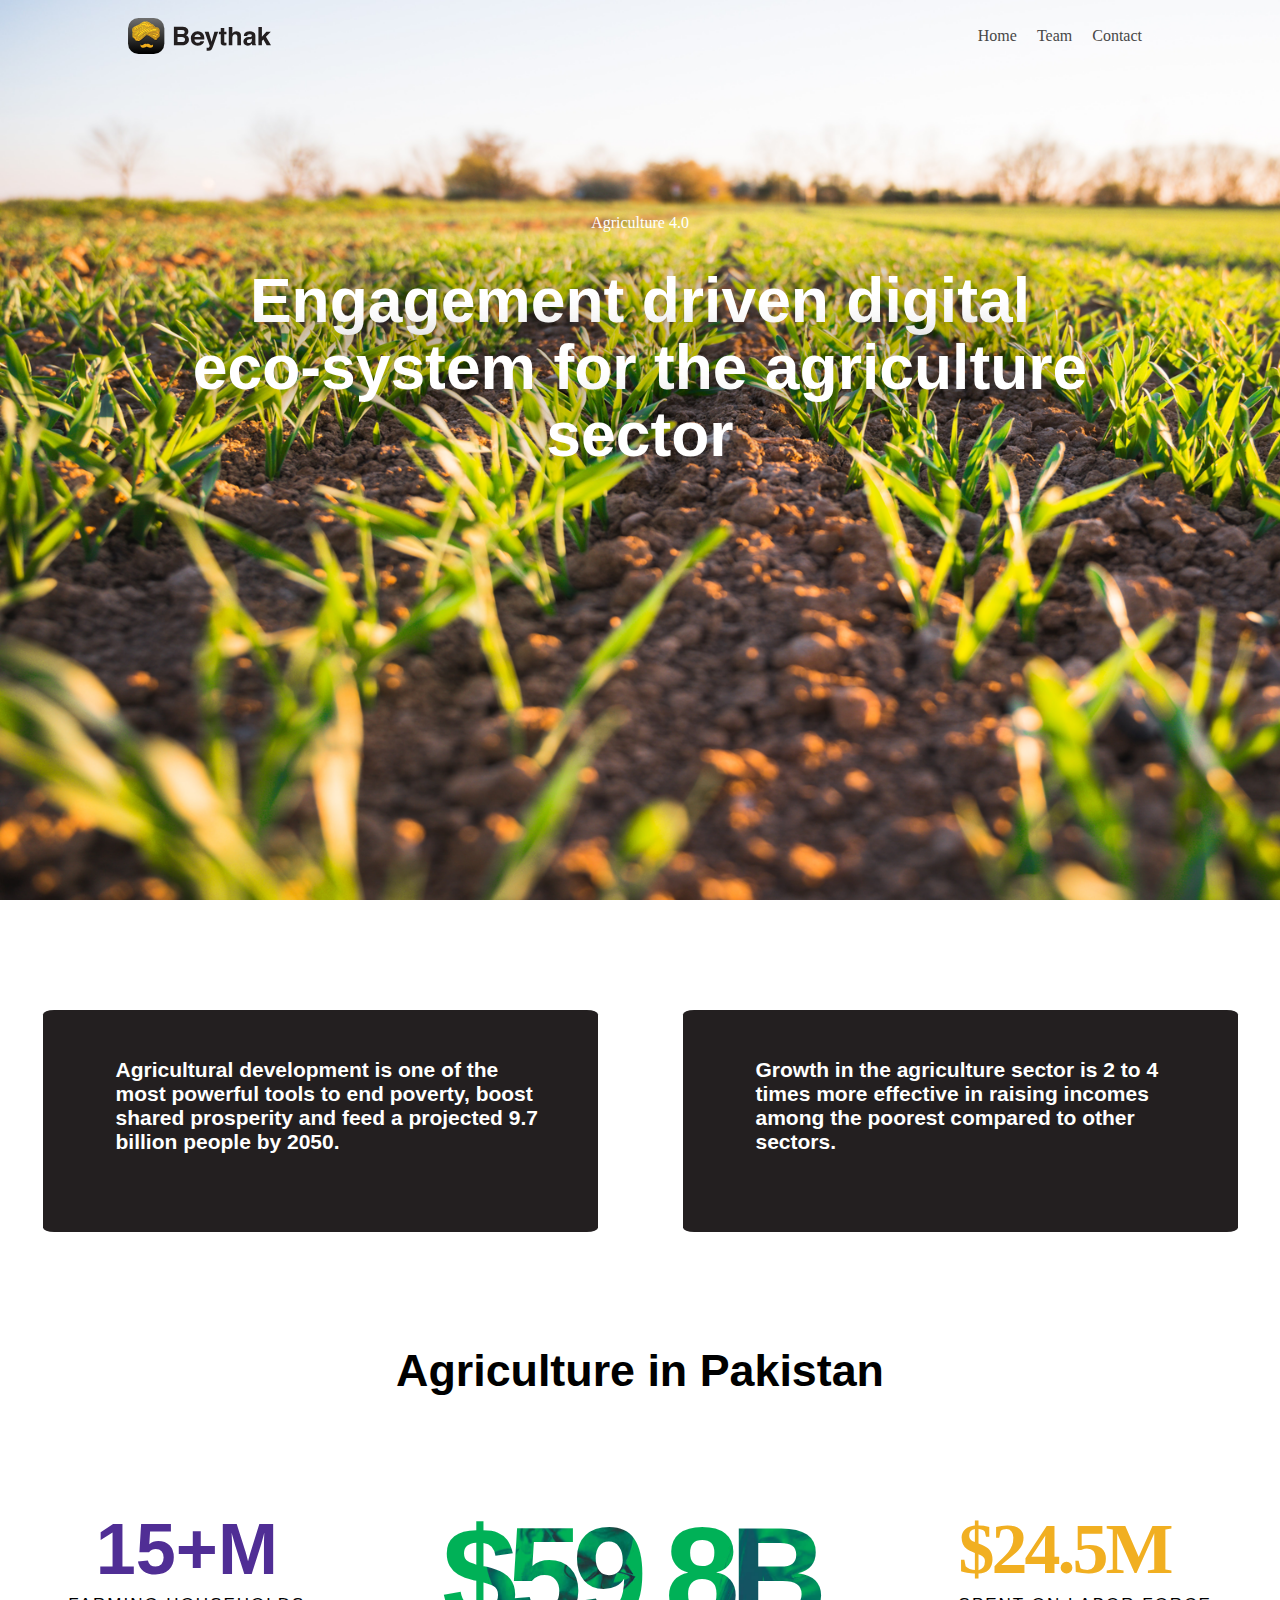
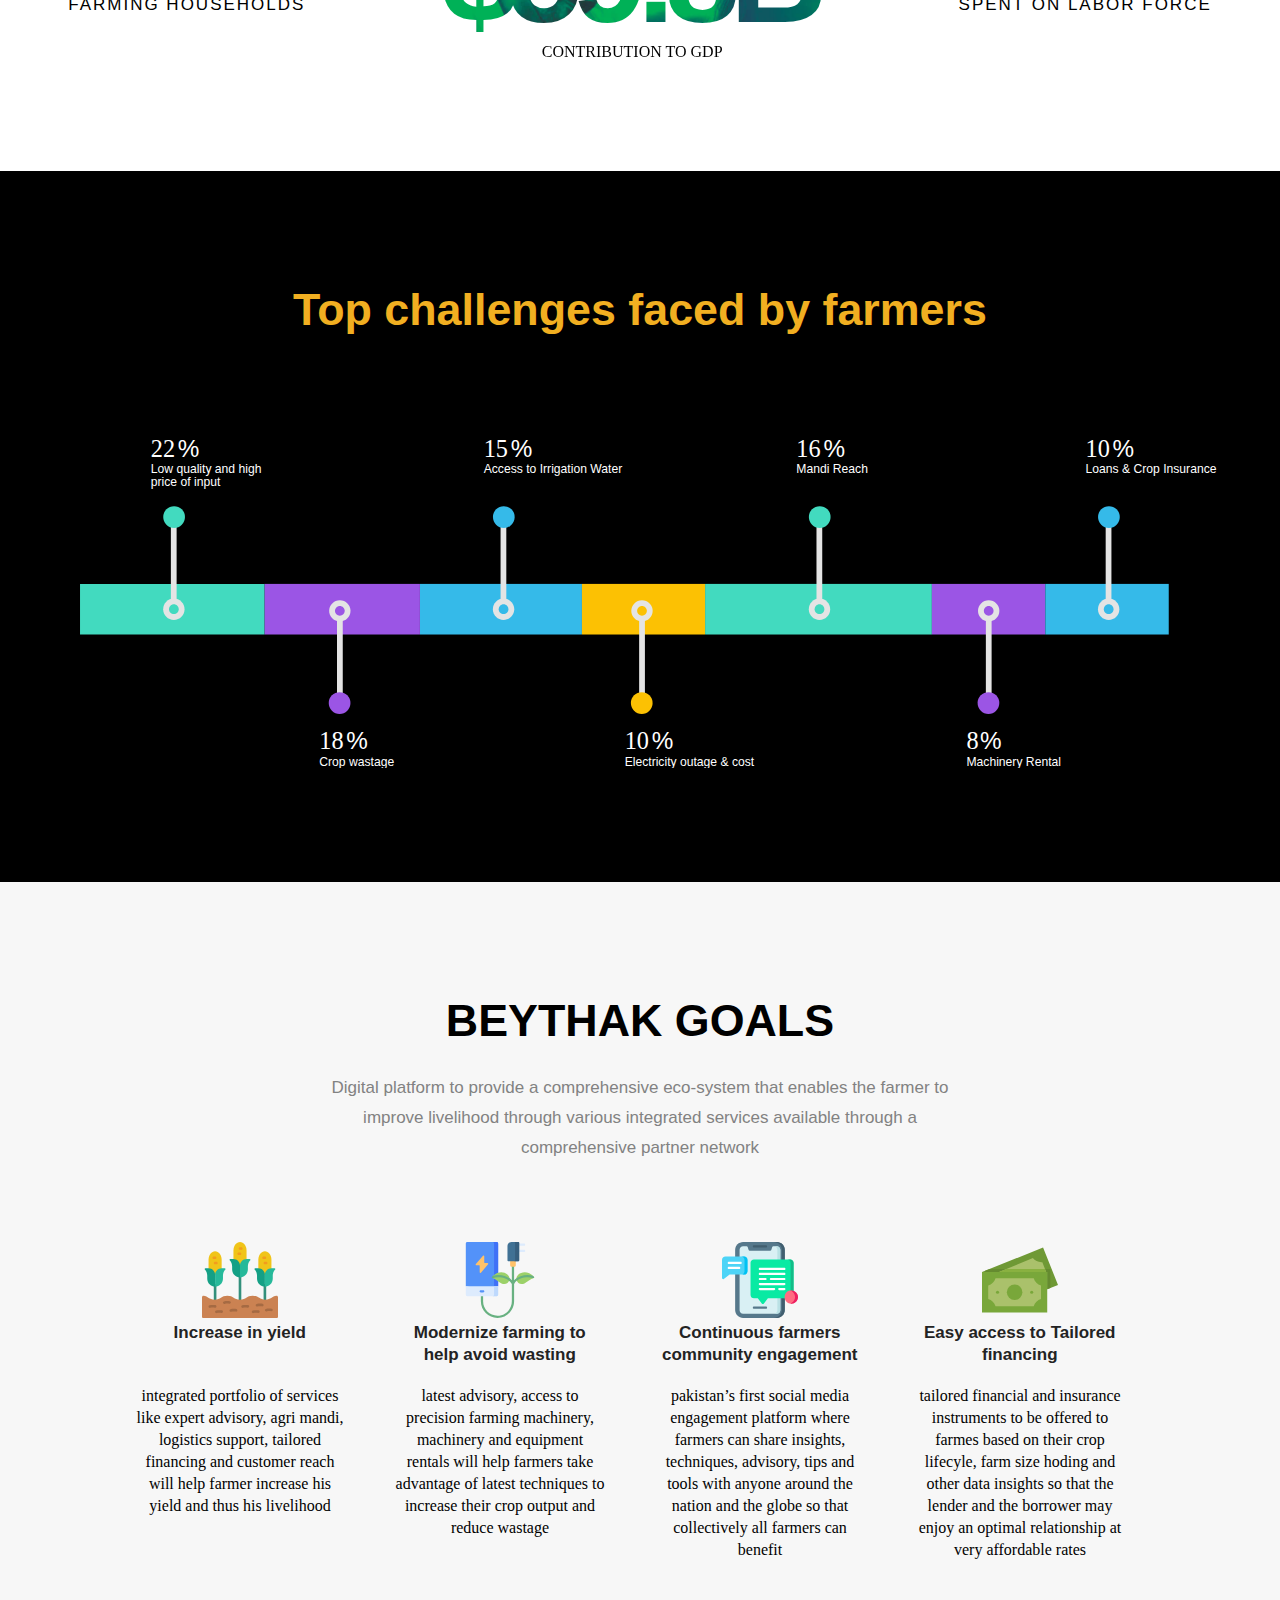
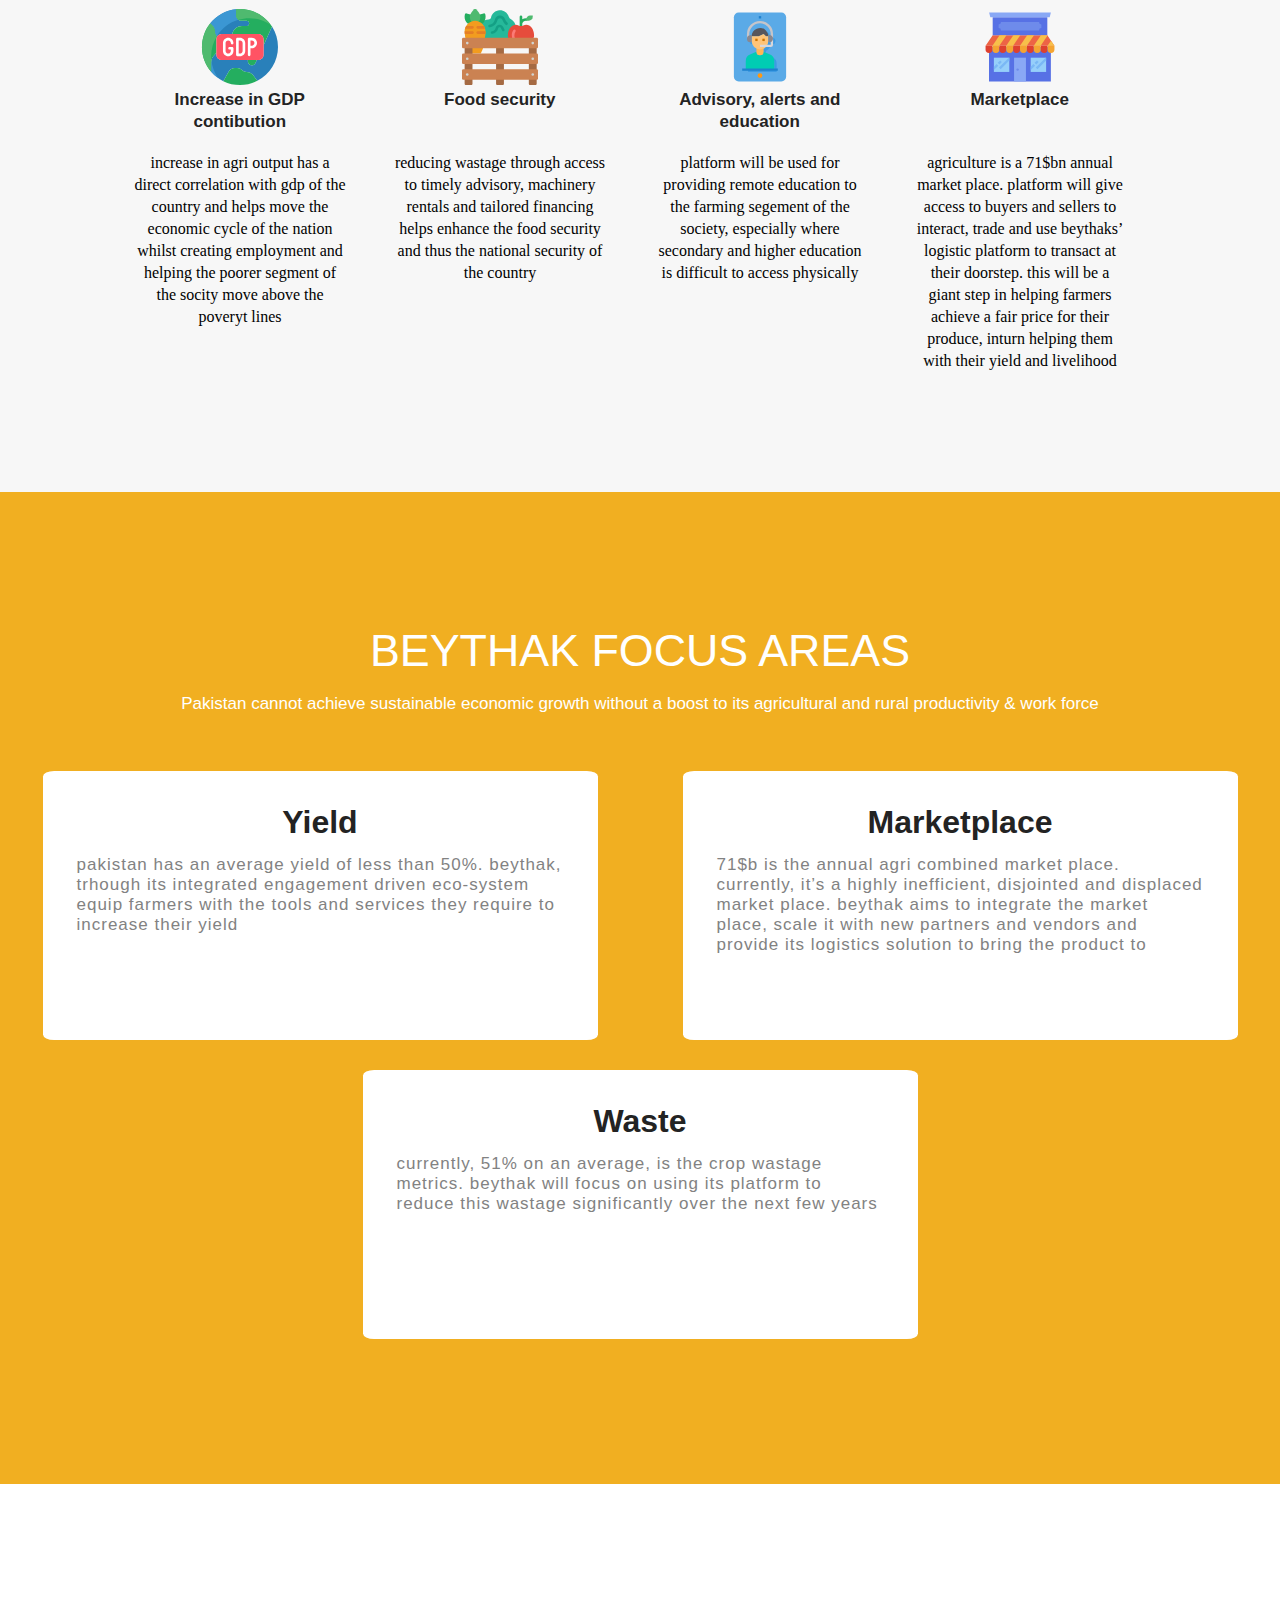
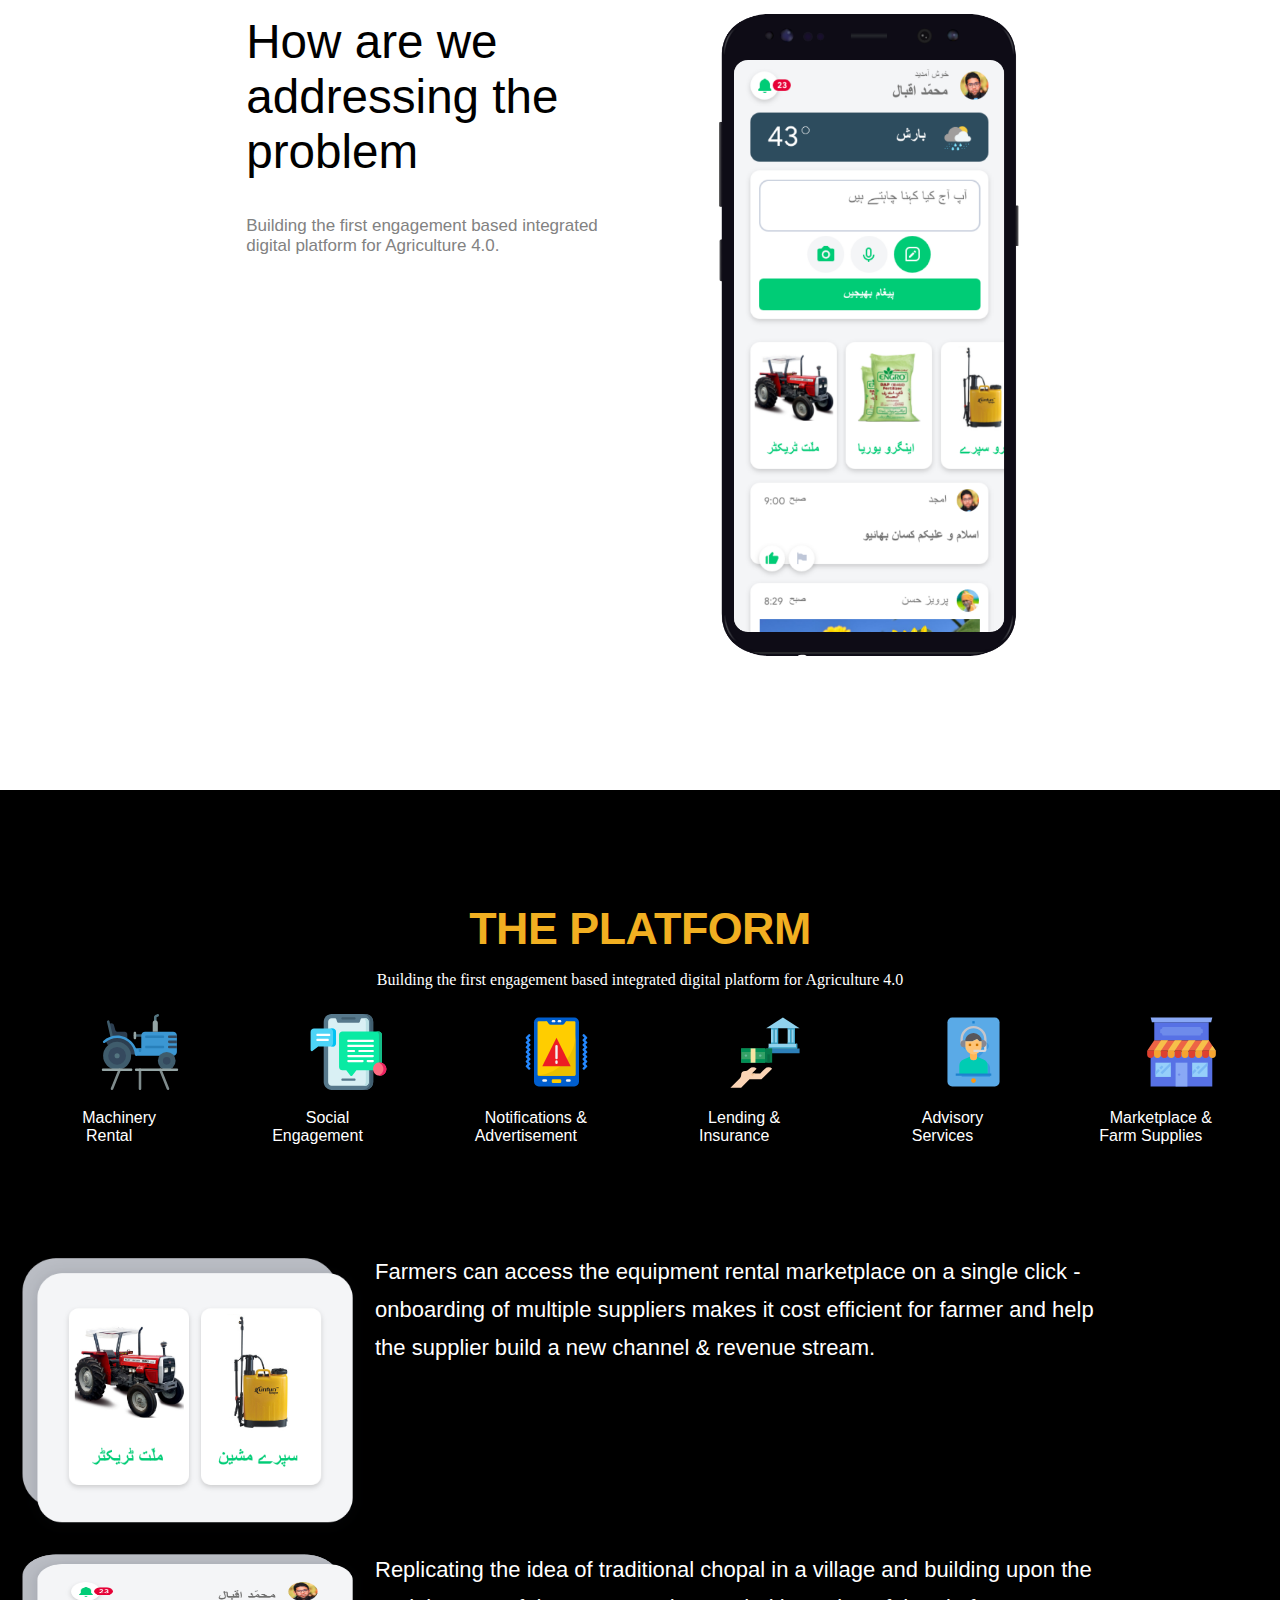
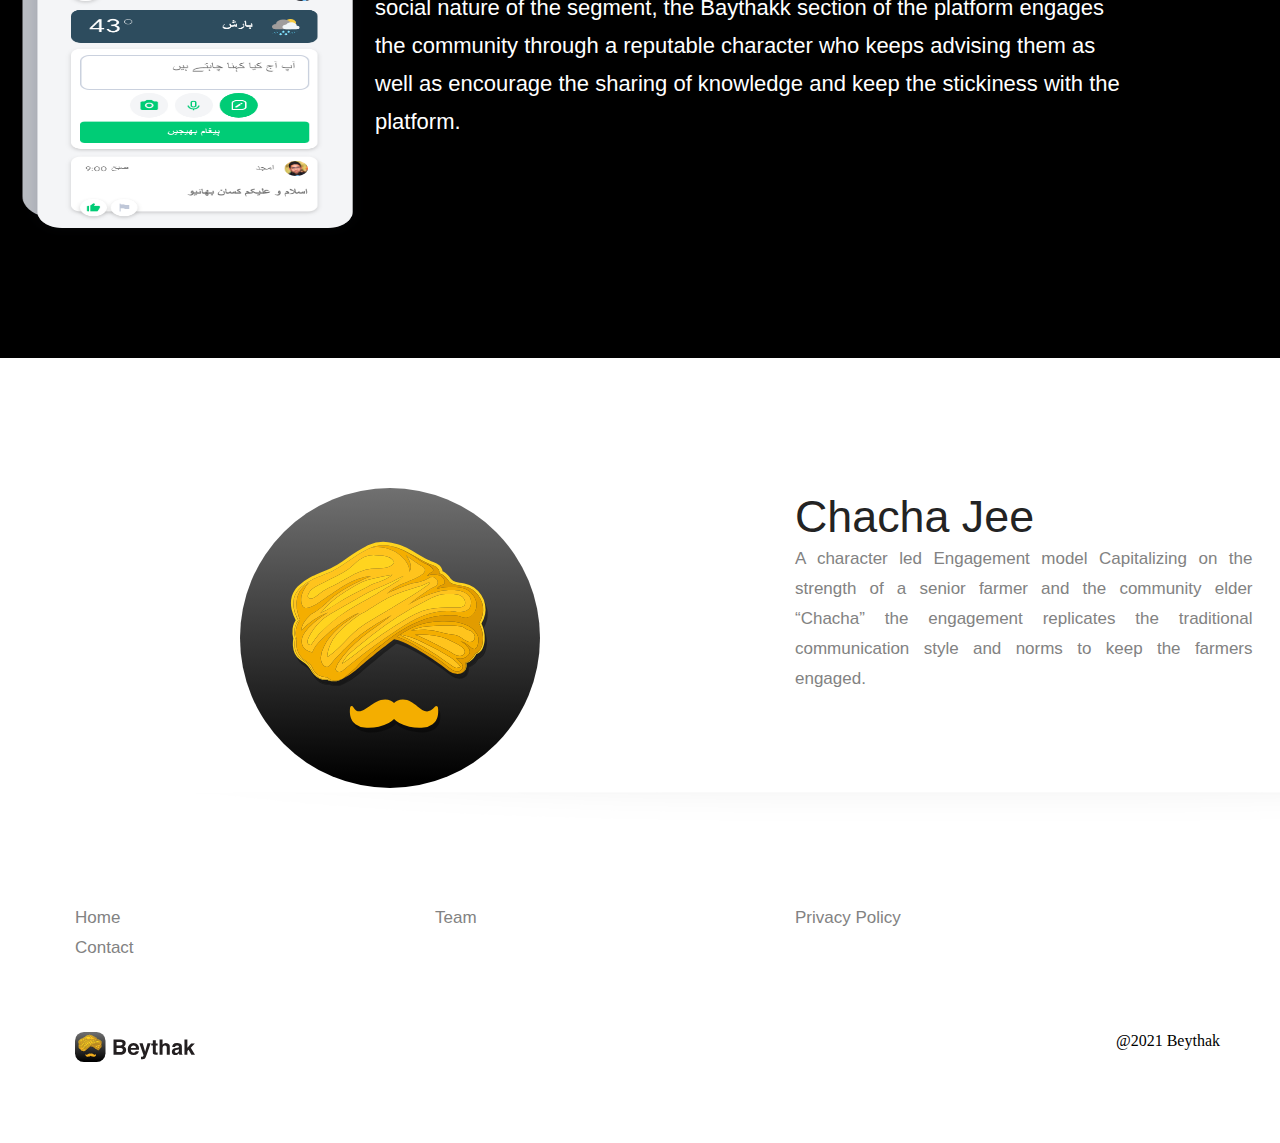
==== index-aft.html @ 3c3d3daf "front page" ====
<!DOCTYPE html>
<html lang="en">

<head>
    <meta charset="UTF-8">
    <meta http-equiv="X-UA-Compatible" content="IE=edge">
    <meta name="viewport" content="width=device-width, initial-scale=1.0">
    <link rel="stylesheet" href="./css/styles-aft.css" type="text/css">
    <link href="https://cdn.lineicons.com/3.0/lineicons.css" rel="stylesheet">
    <title>Beythak</title>
</head>

<body>
    <section id="hero">
        <nav>
            <img src="./images/beythak-logo.svg" alt="Beythak-Logo">
            <ul>
                <li>
                    <a href="#">Home</a>
                </li>
                <li>
                    <a href="#team">Team</a>
                </li>
                <li>
                    <a href="#contact">Contact</a>
                </li>
            </ul>
        </nav>
        <div class="hero-div">
            <p>Agriculture 4.0</p>
            <h1>Engagement driven digital eco-system for the agriculture sector</h1>
        </div>
    </section>
    <!-- here we start agriculture section -->
    <section class="agriculture">
        <div>
            <div class="pointer">
                <i class="lni lni-cart p-logo"></i>
          
                <p>Agricultural development is one of the most powerful tools to end poverty, boost shared prosperity and feed a projected 9.7 billion people by 2050.</p>
           
        </div>
            <div class="pointer">
                <i class="lni lni-cart  p-logo"></i>
                <p>Growth in the agriculture sector is 2 to 4 times more effective in raising incomes among the poorest compared to other sectors.</p>
            </div>
        </div>
        
            <h5>Agriculture in Pakistan</h5>
        <div>
            <div>
            <div class="Farming-houses">15+M</div>
            <span class="Farming-houses-span" >FARMING HOUSEHOLDS</span>
        </div>
        <div>
            <div class="tilt-box" style="will-change: transform; transform: perspective(1000px) rotateX(0deg) rotateY(0deg);" style="will-change: transform; transform: perspective(1000px) rotateX(0deg) rotateY(0deg);">
            <span class="gdp"  >$59.8b</span>
            <span class="gdp-span" style="display: block ;
            text-align: center;" >CONTRIBUTION TO GDP</span>
        </div>
        </div>
        <div>
            <div>
            <div class="Labor">$24.5M</div>
            <span class="Labor-span" >SPENT ON LABOR FORCE</span>
        </div>
    </section>
    <!-- Challenges faced by farmer -->
    <section class="challenges">
        <h5>Top challenges faced by farmers</h5>
        <img src="images/Group-1700.svg" alt="Group-1700.svg">
    </section>


    <!-- Beythak Goals -->
    <section class="goals">
        <h5>BEYTHAK GOALS</h5>
        <P>Digital platform to provide a comprehensive eco-system that enables the farmer to improve livelihood through various integrated services available through a comprehensive partner network</P>
        <div class="features">
            <div class=feature-box1>
                <img src="images/increase-in-yield.svg" data-at2x="images/increase-in-yield.svg" alt="increase-in-yield.svg" >
                <span>Increase in yield</span>
                <p>INTEGRATED PORTFOLIO OF SERVICES LIKE EXPERT ADVISORY, AGRI MANDI,
                    LOGISTICS SUPPORT, TAILORED FINANCING AND CUSTOMER REACH WILL HELP
                    FARMER INCREASE HIS YIELD AND THUS HIS LIVELIHOOD</p>
            </div>
            <div class=feature-box1>
                <img src="images/Modern-Farming.svg" data-at2x="images/Modern-Farming.svg" alt="Modern-Farming.svg" >
                <span>Modernize farming to help avoid wasting</span>
                <p>LATEST ADVISORY, ACCESS TO PRECISION FARMING MACHINERY, MACHINERY
                    AND EQUIPMENT RENTALS WILL HELP FARMERS TAKE ADVANTAGE OF LATEST
                    TECHNIQUES TO INCREASE THEIR CROP OUTPUT AND REDUCE WASTAGE</p>
            </div>
            <div class=feature-box1>
                <img src="images/engagement.svg" data-at2x="images/engagement.svg" alt="engagement.svg" >
                <span>Continuous farmers community engagement</span>
                <p> PAKISTAN’S FIRST SOCIAL MEDIA ENGAGEMENT PLATFORM WHERE FARMERS
                    CAN SHARE INSIGHTS, TECHNIQUES, ADVISORY, TIPS AND TOOLS WITH ANYONE
                    AROUND THE NATION AND THE GLOBE SO THAT COLLECTIVELY ALL FARMERS
                    CAN BENEFIT</p>
            </div>
            <div class=feature-box1>
                <img src="images/Financing.svg" data-at2x="images/Financing.svg" alt="Financing.svg" >
                <span>Easy access to Tailored financing</span>
                <p> TAILORED FINANCIAL AND INSURANCE INSTRUMENTS TO BE OFFERED TO
                    FARMES BASED ON THEIR CROP LIFECYLE, FARM SIZE HODING AND OTHER
                    DATA INSIGHTS SO THAT THE LENDER AND THE BORROWER MAY ENJOY AN
                    OPTIMAL RELATIONSHIP AT VERY AFFORDABLE RATES</p>
            </div>
            <div class=feature-box1>
                <img src="images/Increase-GDP.svg" data-at2x="images/Increase-GDP.svg" alt="Increase-GDP.svg" >
                <span>Increase in GDP contibution</span>
                <p>INCREASE IN AGRI OUTPUT HAS A DIRECT CORRELATION WITH GDP OF THE
                    COUNTRY AND HELPS MOVE THE ECONOMIC CYCLE OF THE NATION WHILST
                    CREATING EMPLOYMENT AND HELPING THE POORER SEGMENT OF THE SOCITY
                    MOVE ABOVE THE POVERYT LINES</p>
            </div><div class=feature-box1>
                <img src="images/Food.svg" data-at2x="images/Food.svg" alt="Food.svg" >
                <span>Food security</span>
                <p>REDUCING WASTAGE THROUGH ACCESS TO TIMELY ADVISORY, MACHINERY
                    RENTALS AND TAILORED FINANCING HELPS ENHANCE THE FOOD SECURITY AND
                    THUS THE NATIONAL SECURITY OF THE COUNTRY</p>
            </div>
            <div class=feature-box1>
                <img src="images/Advisory.svg" data-at2x="images/Advisory.svg" alt="Advisory.svg" >
                <span>Advisory, alerts and education</span>
                <p>PLATFORM WILL BE USED FOR PROVIDING REMOTE EDUCATION TO THE
                    FARMING SEGEMENT OF THE SOCIETY, ESPECIALLY WHERE SECONDARY AND
                    HIGHER EDUCATION IS DIFFICULT TO ACCESS PHYSICALLY</p>
            </div>
            <div class=feature-box1>
                <img src="images/Marketplace.svg" data-at2x="images/Marketplace.svg" alt="Marketplace.svg" >
                <span>Marketplace</span>
                <p>AGRICULTURE IS A 71$BN ANNUAL MARKET PLACE. PLATFORM WILL GIVE
                    ACCESS TO BUYERS AND SELLERS TO INTERACT, TRADE AND USE BEYTHAKS’
                    LOGISTIC PLATFORM TO TRANSACT AT THEIR DOORSTEP. THIS WILL BE A GIANT
                    STEP IN HELPING FARMERS ACHIEVE A FAIR PRICE FOR THEIR PRODUCE, INTURN
                    HELPING THEM WITH THEIR YIELD AND LIVELIHOOD</p>
            </div>
        </div>
    </section>

    <!-- Beythak Focus Area -->
    <section class="focus">
        <h5>BEYTHAK FOCUS AREAS</h5>
        <p>Pakistan cannot achieve sustainable economic growth without a boost to its agricultural and rural productivity & work force</p>
        <div>
            <div class="focus-area">
            <span class="head-span">Yield</span>
            <span class="p-span">
                pakistan has an average yield of less than 50%. beythak, trhough its integrated engagement driven eco-system equip farmers with the tools and services they require to increase their yield
            </span>
        </div>
        <div class="focus-area">
            <span class="head-span">Marketplace</span>
            <span class="p-span">
                71$b is the annual agri combined market place. currently, it’s a highly inefficient, disjointed and displaced market place. beythak aims to integrate the market place, scale it with new partners and vendors and provide its logistics solution to bring the product to
            </span>
        </div>
        <div class="focus-area">
            <span class="head-span" >Waste</span>
            <span class="p-span">
                currently, 51% on an average, is the crop wastage metrics. beythak will focus on using its platform to reduce this wastage significantly over the next few years
            </span>
        </div>
        </div>
    </section>
    <!-- Mobile Section -->
    <section class="mobile">
        <div>
            <div class="problems">
                <h5>How are we addressing the problem</h5>
                <p>Building the first engagement based integrated digital platform for Agriculture 4.0.</p>
            </div>
            <div class="phone">
                <img src="images/beythak-reel.png" ALT="beythak-reel.png">
            </div>
            <div>

            </div>
        </div>
    </section>
    <!-- Platform Section -->
    <section class="platform">
        <h5>THE PLATFORM</h5>
        <P>Building the first engagement based integrated digital platform for Agriculture 4.0</P>
        <div>
                <ul>
                    <li class="li">
                        <a href="mr">
                            <img src="images/Machenery-rental.svg" alt="Machenery-rental.svg">
                            Machinery Rental
                        </a>
                    </li>
                    <li class="li">
                        <a href="se">
                            <img  src="images/engagement (1).svg" alt="engagement (1).svg">
                            Social Engagement
                        </a>
                    </li>
                    <li class="li">
                        <a href="na">
                            <img  src="images/alert.svg" alt="alert.svg">
                            Notifications & Advertisement
                        </a>
                    </li>
                    <li class="li">
                        <a href="li">
                            <img src="images/lending.svg" alt="lending.svg">
                            Lending & Insurance
                        </a>
                    </li>
                    <li class="li">
                        <a href="as">
                            <img src="images/Advisory (1).svg" alt="Advisory (1).svg">
                            Advisory Services
                        </a>
                    </li >
                    <li class="li">
                        <a href="mfs">
                            <img  src="images/Marketplace (1).svg" alt="Marketplace (1).svg">
                            Marketplace & Farm Supplies
                        </a>
                    </li>
                </ul>
        </div>
        <div id="mr">
            <div class="tab-items">
                <div>
                    <img src="images/machinery-rental.png" alt="machinery-rental.png"> 
                </div>
                <div>
                    <span>Farmers can access the equipment rental marketplace on a single click - onboarding of multiple suppliers makes it cost efficient for farmer and help the supplier build a new channel & revenue stream.</span>
                </div>
            </div>
        </div>
        <div id="se">
            <div class="tab-items">
                <div>
                    <img src="images/social-engagement.png" alt="social-engagement.png"> 
                </div>
                <div>
                    <span>Replicating the idea of traditional chopal in a village and building upon the social nature of the segment, the Baythakk section of the platform engages the community through a reputable character who keeps advising them as well as encourage the sharing of knowledge and keep the stickiness with the platform.</span>
                </div>
            </div>
        </div>
    </section>

    <!-- Chacha jee -->
    <section class="chacha">
        <div style="width: 585px;">
        <img src="images/ChaCha.svg" alt="ChaCha.svg">
    </div>
        <div >
            <h5>Chacha Jee</h5>
            <p>
                A character led Engagement model Capitalizing on the strength of a senior farmer and the community elder “Chacha” the engagement replicates the traditional communication style and norms to keep the farmers engaged.
            </p>
        </div>
    </section>
    <!-- footer area -->
    <footer >
        <div id="footer">
        </div>
        <div class="footer-div"> 
            <ul>
                <li>
                    <a href="index.html" >Home</a>
                </li>
                <li>
                    <a href="team.html" >Team</a>
                </li>
                <li>
                    <a href="privacy-policy.html" >Privacy Policy</a>
                </li>
                <li>
                    <a href="contact.html" >Contact</a>
                </li>
            </ul>
        </div>
        <div class="end">
            <div>
                <a href="index.html">
                <img src="images/beythak-logo.svg" alt="beythak-logo.svg">
            </a>
            </div>
            <div>
                <p>@2021 Beythak</p>
            </div>
        </div>
    </footer>
</body>

</html>
---- css/styles-aft.css ----
* {
    margin: 0;
    padding: 0;
    box-sizing: border-box;
}

#hero {
    height: 100vh;
    background-size: cover !important;
    background: url(../images/hero-background.png), linear-gradient(30deg, rgba(4,5,6,1) 0%, rgba(19,14,62,1) 100%);
}

nav{
    width: 80%;
    padding: 18px 0 0 0;
    margin: 0 auto;
    display: flex;
    flex-direction: row;
}

nav>img{
    max-height: 36px;
}

nav>ul{
    list-style-type: none;
    flex-grow: 1;
    display: inline-flex;
    flex-direction: row;
    align-items: center;
    justify-content: flex-end;
}

nav>ul>li>a{
    padding: 0 10px;
    text-decoration: none;
    color: #474747;
}

.hero-div {
    text-align: center;
    color: #FFFFFF;
    margin: 160px 0 0 0;
}

.hero-div>p{
    margin: 0 0 35px 0;
}

.hero-div>h1{
    text-shadow: 0 0 50px rgb(0 0 0 / 90%);
    font-family: 'Poppins', sans-serif;
        font-size: 3.9rem;
        line-height: 4.2rem;
        margin: 0 0 15px 0;
        padding: 0 185px;
}

 .agriculture {
   height: 100%;
   background-size: cover !important;
    background: linear-gradient(
        0deg
        , rgba(255, 255, 255, 0.8), rgba(255, 255, 255, 0.8)), url(../images/home-startup-about-bg1.jpg);
}

.agriculture>div {
    display: flex;
    justify-content: center;
    justify-content: space-around;
    flex-direction: row; 
    padding: 110px 0;
}
.pointer{
    padding: 3rem;
    height:222px;
    color: #FFFFFF;
    display: flex;
    flex-direction: row;
    text-align: center;
    width: 555px;
    background-color:#231F20;
    font-family: 'Roboto', sans-serif;
    border-radius: 2%;
    font-size: 21px;
    font-weight: 600 !important;
    justify-content: center;  
    text-align: left;  
}
.p-logo{
    color: #f1af21 !important ;
    font-size: 40px;
   align-self: center;
   align-items: center;
   align-content: center;
    margin-right: 25px;
}

.agriculture>h5{
    font-weight: 600 !important;
    font-family: 'Roboto', sans-serif;
    text-align: center;
    font-size: 2.80rem;
    line-height: 3.5rem;
}

.Farming-houses{
    font-weight: 600 !important;
    font-family: 'Roboto', sans-serif;
    color: #502e95;
    text-align: center;
    font-size: 72px !important;
    line-height: 82px !important;
}

.Farming-houses-span{
    font-size: 17px;
    line-height: 30px;
    letter-spacing: 2px;
    text-align: center;
    font-weight: 500 !important;
    font-family: 'Roboto', sans-serif;
}

.tilt-box {
    will-change: transform; transform: perspective(1000px) rotateX(0deg) rotateY(0deg);
    transform-style: preserve-3d;
    position: relative;
   
}


.gdp{
    font-weight: 600 !important;
    font-family: 'Roboto', sans-serif;
    text-transform: uppercase !important ;
    background-image: url(../images/home-startup-text-bg.jpg);
    background-repeat: no-repeat !important;
    background-size: cover !important;
    overflow: hidden;
    position: relative;
    background-position: center center !important;
    -webkit-text-fill-color: transparent;
    -webkit-background-clip: text;
    padding-right: 5px;
    letter-spacing: -10px;
    font-size: 135px;
    line-height: 135px;
    text-align: center !important;
}

.gdb-span{
    text-transform: uppercase !important ;
    font-weight: 600 !important;
    font-family: 'Roboto', sans-serif !important;
    font-size: 17px;
    line-height: 30px;
    letter-spacing: 2px;

}

.Labor{
    text-transform: uppercase !important ;
    font-weight: 600 !important;
    color: #f1af21;
    letter-spacing: -3px;
    font-size: 72px !important;
    line-height: 82px !important;
}

.Labor-span{
    font-size:17px;
    line-height: 30px;
    letter-spacing: 2px;
    text-align: center;
    font-weight: 500 !important;
    font-family: 'Roboto', sans-serif;
}

.challenges{
    background-color: #000;
    padding: 110px 0;
}
.challenges>h5{
    color: #f1af21;
    text-align: center;
    font-size: 2.80rem;
    line-height: 3.5rem;
    margin-bottom: 25px;
    font-weight: 600 !important;
    font-family: 'Roboto', sans-serif;
    margin-bottom: 6rem;
}

.challenges>img{
   max-width: 1140px;
   margin-left: 80px;
}

.goals{
    background-color: #f7f7f7;
    padding: 110px 0;
}

.goals>h5{
    text-align: center;
    font-size: 2.80rem;
    line-height: 3.5rem;
    margin-bottom: 25px;
    font-weight: 600 !important;
    font-family: 'Roboto', sans-serif;
   
}
.goals>p{
    text-align: center;
    font-weight: 500 !important;
    margin-bottom: 25px !important;
    font-size: 17px;
    line-height: 30px;
    font-weight: 400;
    color: #828282;
    font-family: 'Roboto', sans-serif;
    width: 652px;
    margin: 0 auto;

}

.features{
    display: flex;
    flex-wrap: wrap;
    padding: 30px 110px ;
}

.feature-box1{
    padding: 1.5rem;
}

.feature-box1>img{
    width: 212px;
    height: 76px;
}

.feature-box1>span{
    height: 48px;
    width: 211.5px;
    text-align: center;
    font-size: 17px;
    display: block;
    color: #232323 !important;
    font-family: 'Poppines', sans-serif !important;
    font-weight: 600 !important;
    margin-bottom: 15px;
    line-height: 22px !important;
 }

 .feature-box1>p{
    text-align: center;
   line-height: 22px;
     text-transform: lowercase;
     height: 176px;
     width: 212px;
 }

 .focus{
     background-color: #f1af21;
     padding: 130px 0;
 }
 .focus>h5{
     text-align: center;
     margin-bottom: 1rem;
     font-family: 'Poppines', sans-serif !important;
     font-weight: 500 !important;
     font-size: 2.80rem;
     line-height: 3.5rem;
     color: #fff !important;
 }

 .focus>p{
     text-align: center;
    color: #fff !important;
    margin: 0px 0px 42.5px;
    padding: 0px 15px;
    font-family: 'Roboto', sans-serif;
    font-size: 17px;
 }

 .focus>div{
     
     display: flex;
     flex-wrap: wrap;
     justify-content: space-around;
     
 }
 .focus-area{
     height:269px;
     border-radius: 2%;
     width:555px;
     background-color: #FFFFFF;
     color: #828282;
     font-family: 'Roboto', sans-serif;
    font-size: 17px;
    margin: 15px;
    padding: 34px;
 }
 .head-span{
    display: block !important;
     margin-bottom: 1rem;
     font-family: 'Roboto', sans-serif;
     font-weight: 600 !important;
     color: #232323 !important;
     font-size: 32px;
    line-height: 34px;
    text-align: center;
 }

.p-span{
    font-family: 'Poppins', sans-serif !important;
    line-height: 0px;
    color:#828282;
    text-align: center !important;
    font-size: 17px;
    font-weight: 400 !important;
    letter-spacing: 1px;
}

.mobile{
    margin: 130px 0;
}

.mobile>div{
    display: flex;
    flex-direction: row;
    justify-content: center;
    
}
 
.problems{
    align-items: center;
}

.problems>h5{
    font-family: 'Poppins', sans-serif !important;
    font-size: 47.6px;
    margin: 0px 0px 25px;
    font-weight: 500 !important;
    width: 360px;
    height: 177px;
}

.problems>p{
    font-family: 'Roboto', sans-serif !important;
    margin: 0px 0px 25px;
    font-size: 17px;
    color: #828282;
    width: 360px;
    height: 60px;
}

.phone{
    margin: 0px 0px 0px 97.5px;
    padding: 0px 15px;
}

.phone>img{
    width: 300px;
}

.platform{
    background-color: #000;
    padding: 110px 0;
}

.platform>h5{
    color: #f1af21;
    text-align: center;
    margin-bottom: 15px;
    font-weight: 600 !important;
    font-family: 'Poppins', sans-serif;
    font-size: 2.80rem;
    line-height: 3.5rem;
    letter-spacing: -0.5px;
}

.platform>p{
    color: #fff;
    text-align: center;
    margin: 0 0 25px;
}

.platform>div{
    padding: 0px 15px;
}

.platform>div>ul{
    /* display: flex;
    flex-direction: row;
    line-height: normal;
    margin-bottom: 6rem;
    text-align: center !important;
    justify-content: center !important;
    font-family: 'Poppins', sans-serif;
    display: flex;
    padding-left: 0; */
    display: flex;
    text-align: center;
    list-style-type: none;
    justify-content: space-around;
    margin-bottom: 6rem;
}
.li{
    margin: 0px 20px;
    height: 143px !important;
    width: 137.52px !important;
    text-decoration: none;
    list-style-type: none;
    color: #fff;
    margin: 0px 20px;
}

.li>a{
    text-decoration: none;
    list-style-type: none;
    color: #fff;
    text-align: center;
    margin: 0px 20px;
    font-family: 'Poppins', sans-serif;
}

.platform>div>ul>li>a>img{
    width: 139.42px; 
    height: 76px;
    margin: 0px 0px 15px;
    align-items: center;
}

.tab-items{
    display: flex;
    flex-direction: row;
}

.tab-items>div>img{
    width: 360px;
    height: 293.52px;
}

.tab-items>div>span{
    color:#fff;
    width:750px;
    height: 152px;
    font-size: 22px;
    align-items: center;
    font-family: 'Poppins', sans-serif;
    margin-bottom: 20px;
    font-weight: 500 !important;
    line-height: 38px;
    text-align: left;
    display: block;
}

.chacha{
    margin: 130px 0px 0px;
    display: flex;
    flex-direction: row;
}
.chacha>div{
    text-align: center !important;
    padding: 0px 15px;
    margin: 0px 0px 0px 97.5px;
}
.chacha>div>img{
    height: 300px;
    margin:0 auto;
}

.chacha>div>h5{
    font-family:'Poppins', sans-serif;
    font-weight: 500 !important;
    color: #232323;
    font-size: 2.80rem;
    line-height: 3.5rem;
    text-align: left;
}

.chacha>div>p{
    font-family:'Poppins', sans-serif;
    text-align: justify;
    width: 457.5px;
    height: 150px;
    font-size: 17px;
    line-height: 30px;
    font-weight: 400;
    color: #828282;
    font-family: 'Roboto', sans-serif;
}

#footer{
    display: block;
    background-image: url('../images/home-startup-footer-shadow.png');
    height: 65px;
    background-repeat: no-repeat;
}

.footer-div{
    
    padding-top: 4%;
    padding-bottom: 4%;
}

.footer-div>ul{
    display: flex;
    flex-wrap: wrap;
    margin: 0px 60px;
}

.footer-div>ul>li{
    width: 360px;
    height: 30px;
    list-style-type: none;
    padding: 0px 15px;
}

.footer-div>ul>li>a{
    text-decoration: none;
    font-size: 17px;
    font-family:'Poppins', sans-serif;
    color: #828282;

}

.end{
    display: flex;
    flex-direction: row;
    justify-content:space-between;
    padding: 12.7812px 0px 76.7344px;
}

.end>div>a>img{
    width: 150px;
    margin-left: 60px;
    padding: 0px 15px;

}

.end>div>p{
    margin-right: 60px;
}
/*
.agriculture>div{
    display: flex;
    padding: 110px 0 ;
    padding: 3rem;
  
}

.font-size-50px{
    font-size: 40px;
}

.text-yellow-logo{
    color: #f1af21;  
}

.agriculture-div{
    display: flex;
    height:185px;
    margin: 0 40px;
    width: 500px;
    color: #FFFFFF;
    background-color: #231f20 !important;
    font-family: 'Roboto', sans-serif;
    border-radius: 2%;
    font-size: 21px;
    font-weight: 600 !important;
    justify-content: center;
    padding: 35px; 
}

.margin-right{
    margin-right: 20px;
    padding-top:  35px ;
}

.overlap-section {
    position: relative;
}

.overflow-visible {
    overflow: visible;
} 

.font-weight-600 {
    font-weight: 600 !important;
}
.h5-font{
    font-size: 2.80rem;
    line-height: 3.5rem;
}
.alt-font {
    font-family: 'Poppins', sans-serif;
}
.align-center{
    text-align: center !important;
}

.row {
    display: flex;
    flex-wrap: wrap;
    margin-right: -15px;
    margin-left: -15px;
}
.align-item-end{
    align-items: flex-end !important;
}

.col-12{
    position: relative;
    width: 100%;
    padding-right: 15px;
    padding-left: 15px;
}

.animate__fadeInLeft {
    -webkit-animation-name: fadeInLeft;
    animation-name: fadeInLeft;
}

.order-1{
    order:1;
}

.order-2{
    order:2;
}

.order-3{
    order:3;
}

.title-large-2 {
    font-size: 72px !important;
    line-height: 82px !important;
}

.letter-spacing-minus-3px {
    letter-spacing: -3px;
}

.text-purple {
    color: #9B55E5;
}

.text-extra-dark-gray{
    color: #232323;
}

.font-weight-500 {
    font-weight: 500 !important;
}

.text-uppercase {
    text-transform: uppercase!important;
}

.letter-spacing-2px {
    letter-spacing: 2px;
}

.d-block {
    display: block!important;
}
.margin-15px-bottom {
    margin-bottom: 15px;
}

.margin-5px-bottom {
    margin-bottom: 5px;
}

.z-index-0 {
    z-index: 0;
}

.animate__fadeIn {
    -webkit-animation-name: fadeIn;
    animation-name: fadeIn;
}

.tilt-box {
    transform-style: preserve-3d;
    position: relative;
}

.letter-spacing-4px {
    letter-spacing: 4px;
}

.margin-5px-top {
    margin-top: 5px;
}

.margin-5px-top {
    margin-top: 5px;
}

.text-extra-big-2 {
    font-size: 135px;
    line-height: 135px;
}

.letter-spacing-minus-10px {
    letter-spacing: -10px;
}

.image-mask {
    -webkit-text-fill-color: transparent;
    -webkit-background-clip: text;
    padding-right: 5px;
}
 
.cover-background {
    background-repeat: no-repeat !important;
    background-size: cover !important;
    overflow: hidden;
    position: relative;
    background-position: center center !important;
}

.challenges{
   background-color: #000;
}

.challenges>div{
    width: 100%;
    margin: 0 15px;
    margin: 0 auto;
} */
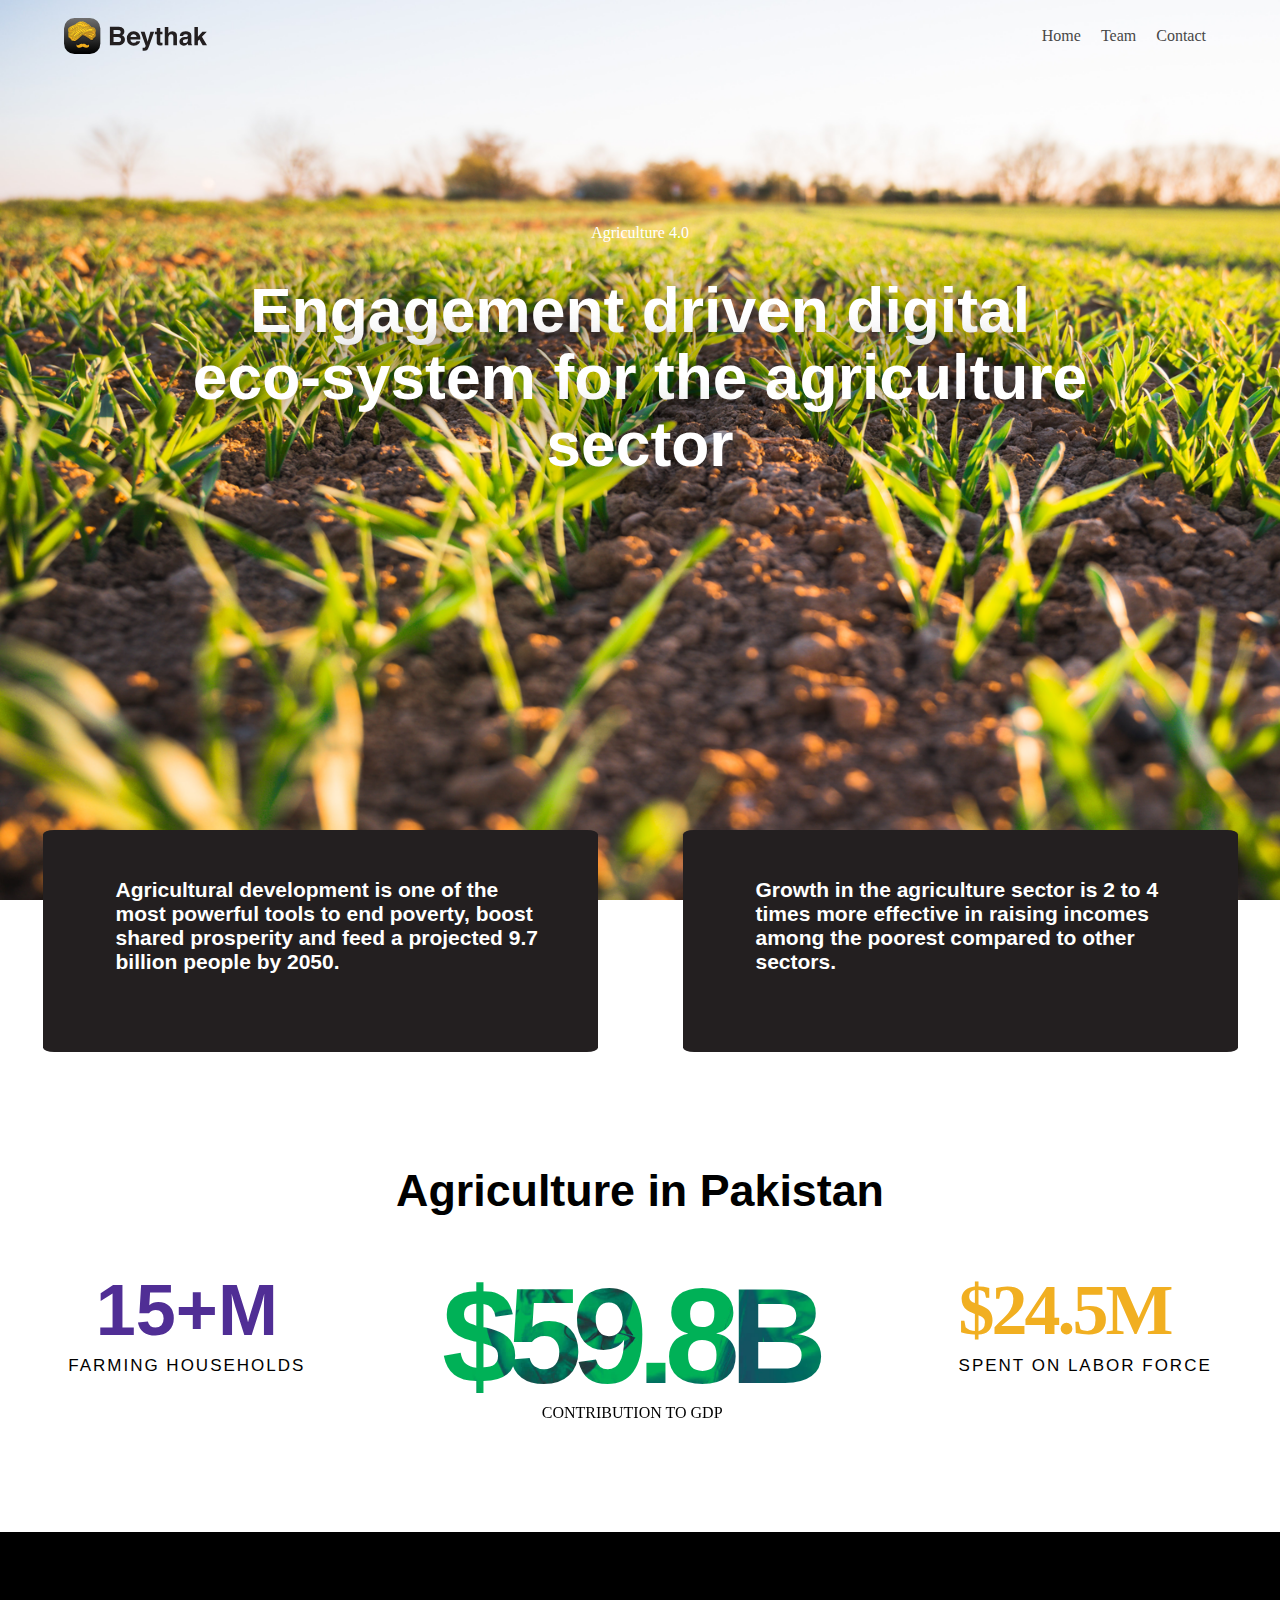
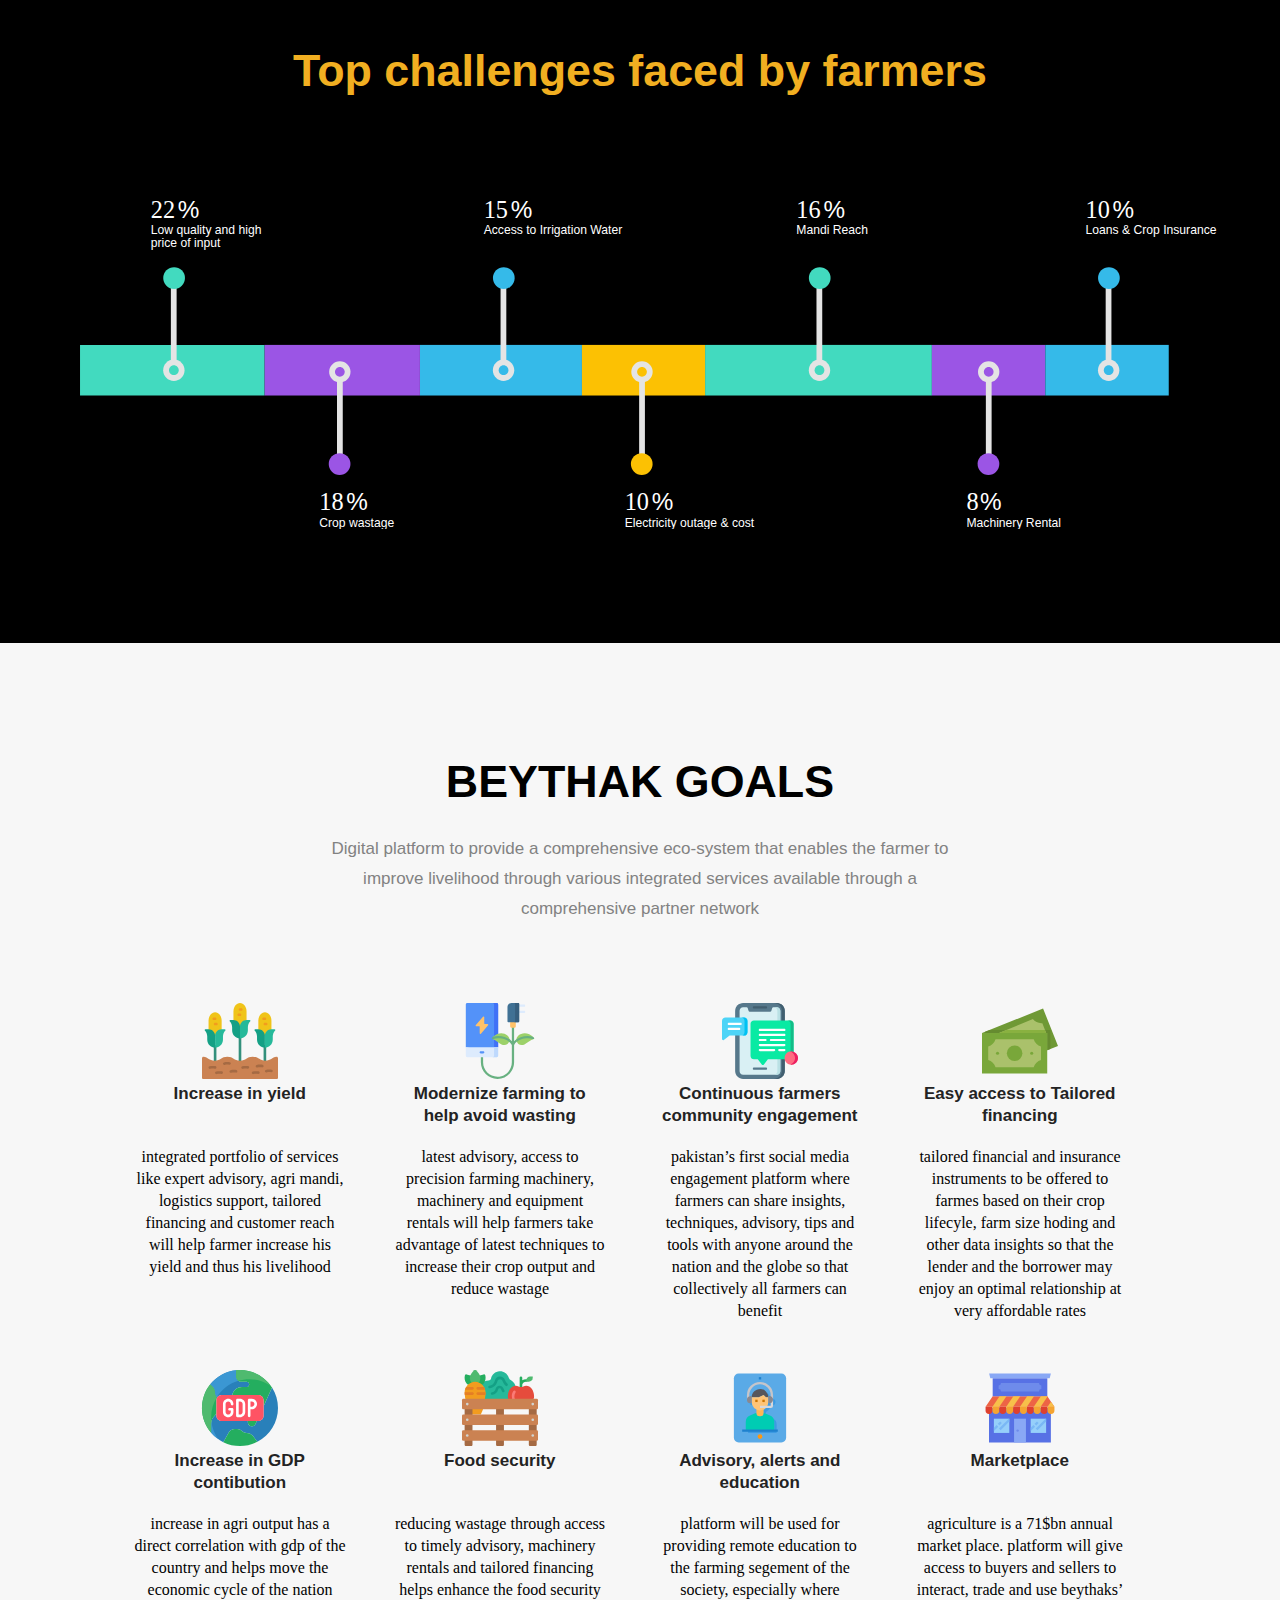
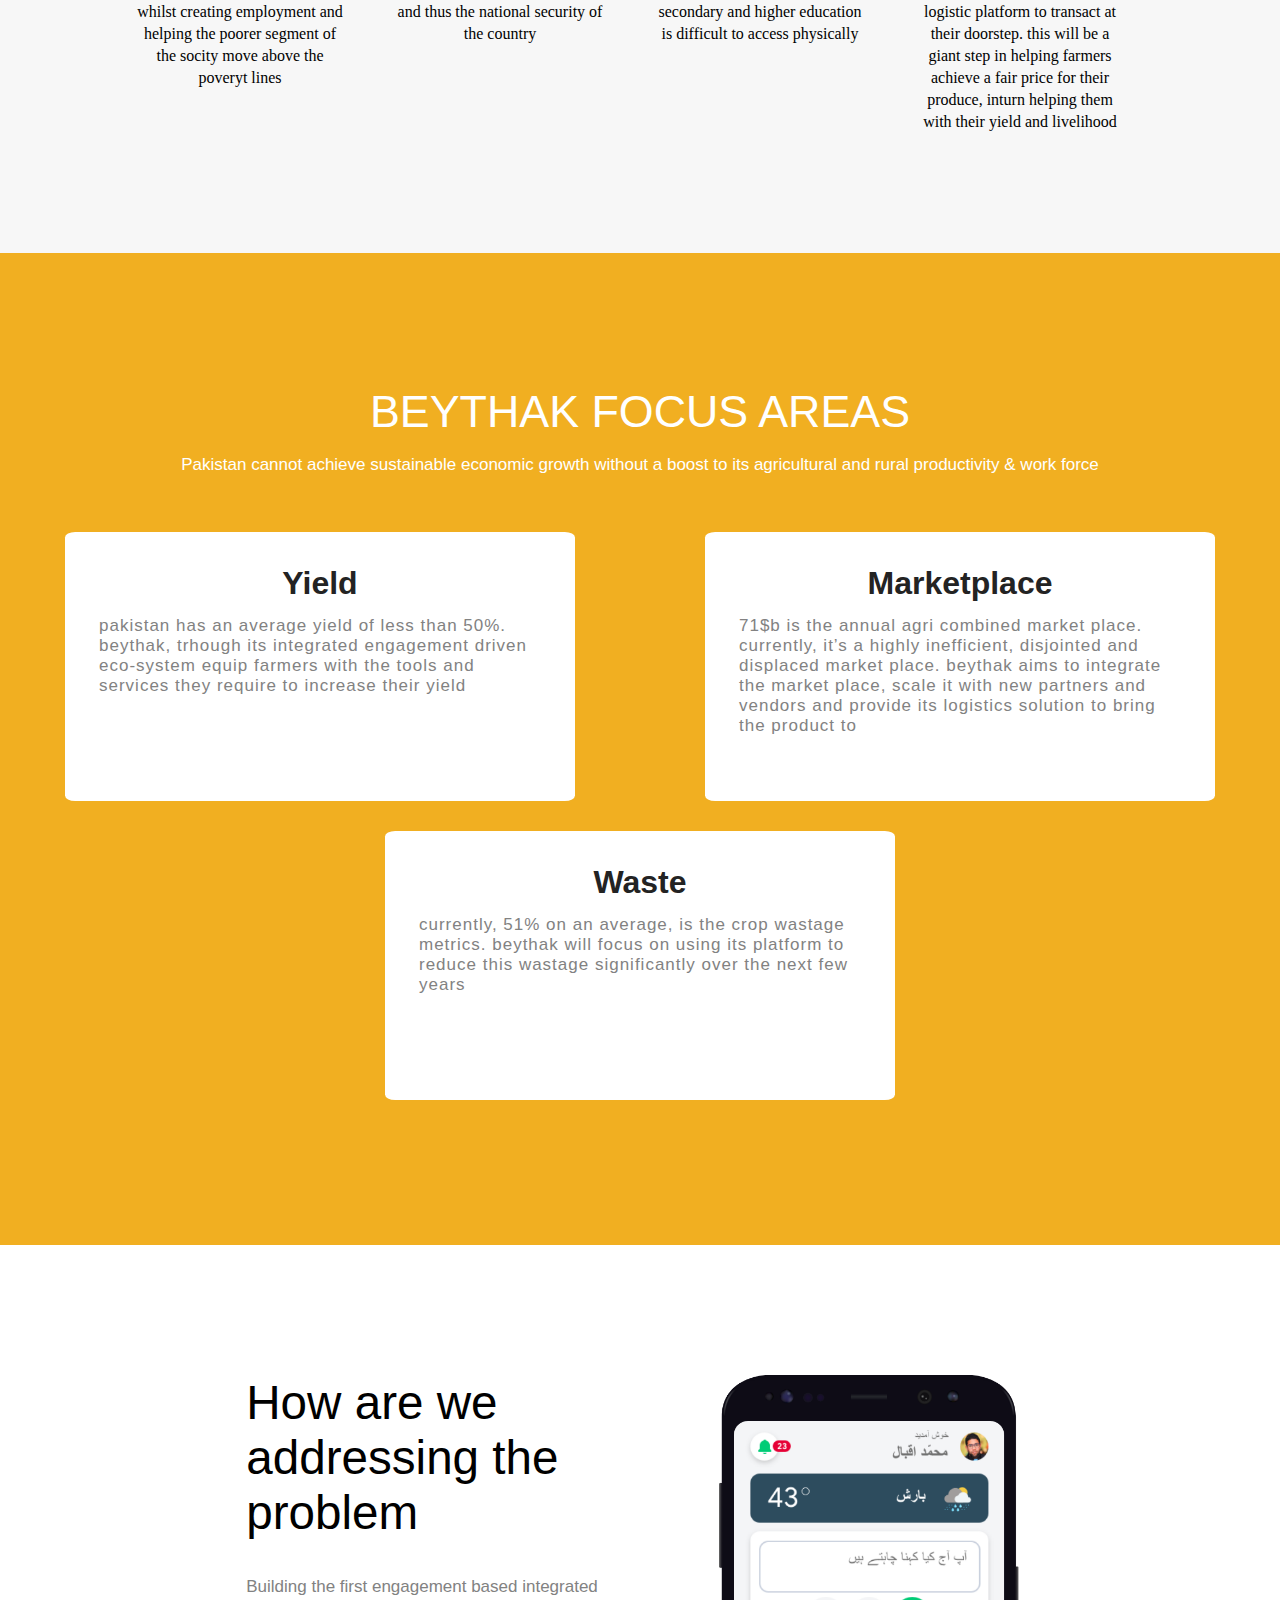
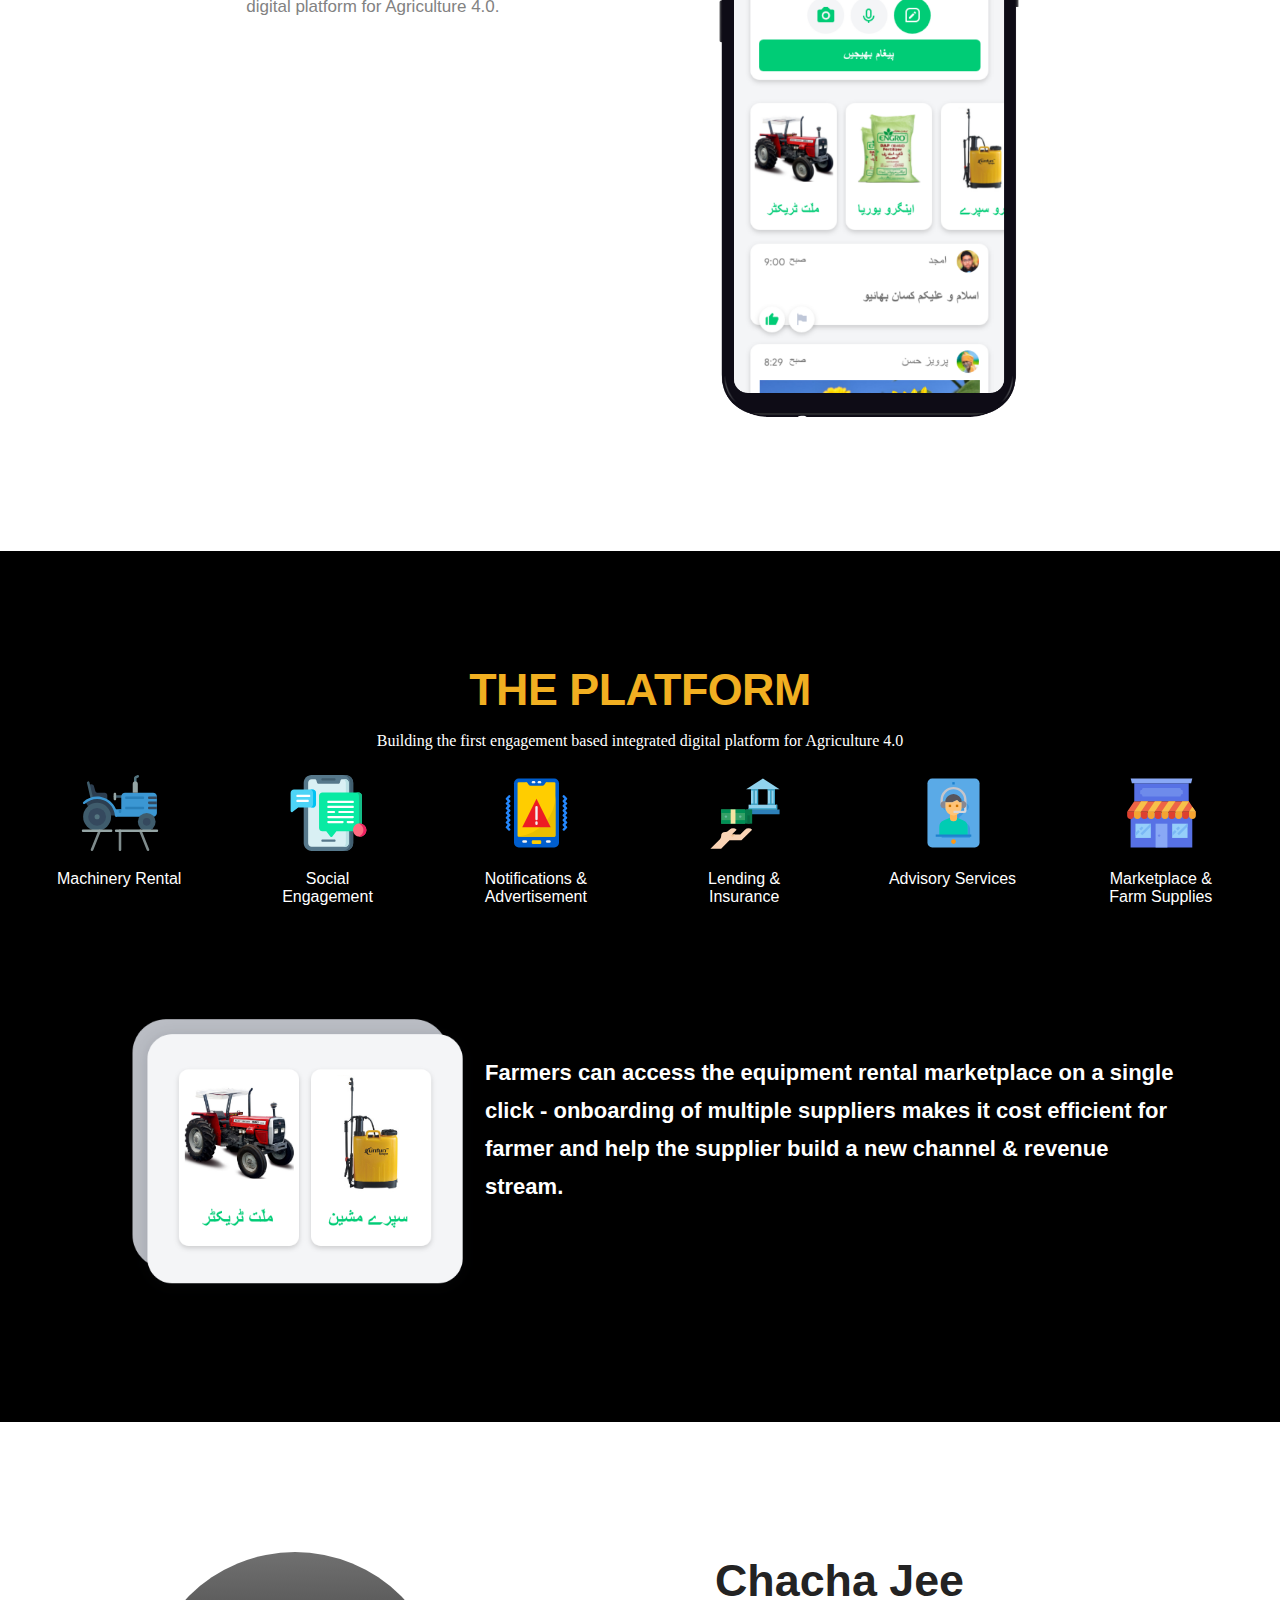
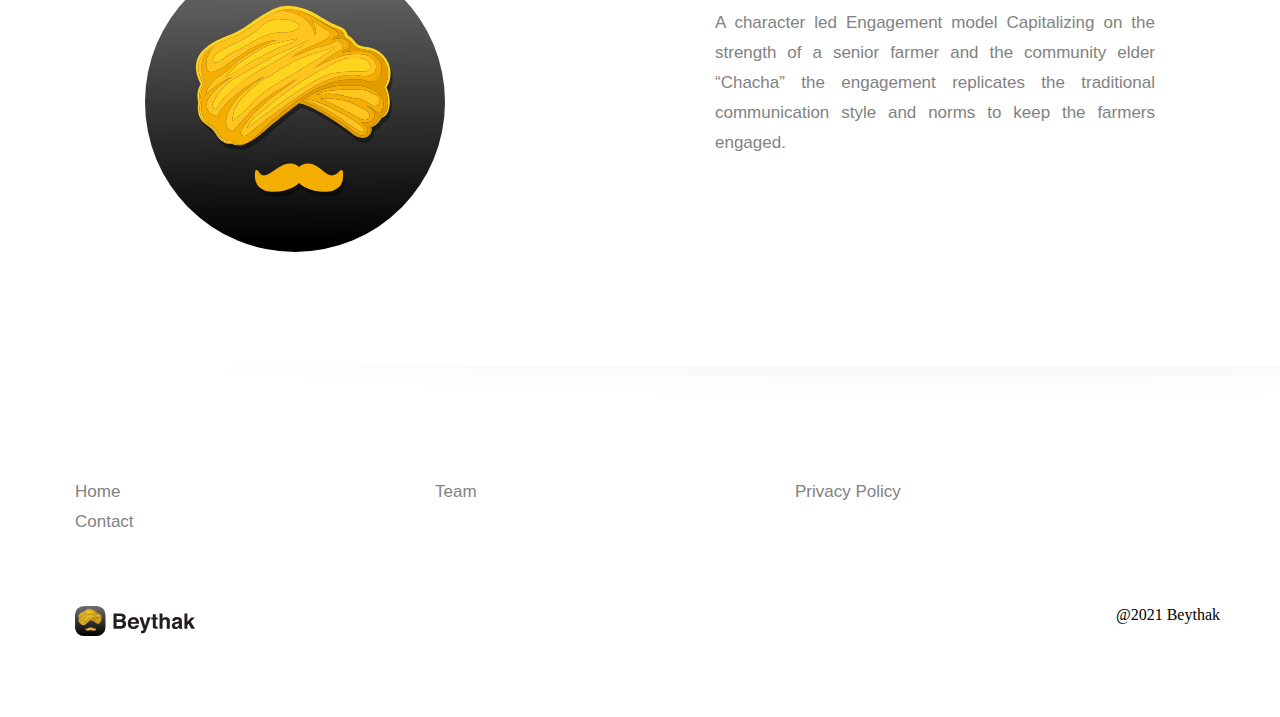
==== commit d5f734fa: "add tab functionality & pages" ====
--- a/index-aft.html
+++ b/index-aft.html
@@ -7,6 +7,7 @@
     <meta name="viewport" content="width=device-width, initial-scale=1.0">
     <link rel="stylesheet" href="./css/styles-aft.css" type="text/css">
     <link href="https://cdn.lineicons.com/3.0/lineicons.css" rel="stylesheet">
+    <script src="./js/script.js" defer></script>
     <title>Beythak</title>
 </head>
 
@@ -15,14 +16,14 @@
         <nav>
             <img src="./images/beythak-logo.svg" alt="Beythak-Logo">
             <ul>
-                <li>
-                    <a href="#">Home</a>
-                </li>
-                <li>
-                    <a href="#team">Team</a>
-                </li>
-                <li>
-                    <a href="#contact">Contact</a>
+                <li> 
+                    <a href="index-aft.html">Home</a>
+                </li>
+                <li>
+                    <a href="team.html">Team</a>
+                </li>
+                <li>
+                    <a href="contact.html">Contact</a>
                 </li>
             </ul>
         </nav>
@@ -186,45 +187,46 @@
         <P>Building the first engagement based integrated digital platform for Agriculture 4.0</P>
         <div>
                 <ul>
-                    <li class="li">
-                        <a href="mr">
+                    <li class="li" data-tab-target="#mr">
+                      
                             <img src="images/Machenery-rental.svg" alt="Machenery-rental.svg">
                             Machinery Rental
-                        </a>
-                    </li>
-                    <li class="li">
-                        <a href="se">
+                      
+                    </li>
+                    <li class="li" data-tab-target="#se">
+                       
                             <img  src="images/engagement (1).svg" alt="engagement (1).svg">
                             Social Engagement
-                        </a>
-                    </li>
-                    <li class="li">
-                        <a href="na">
+                       
+                    </li>
+                    <li class="li" data-tab-target="#na">
+                       
                             <img  src="images/alert.svg" alt="alert.svg">
                             Notifications & Advertisement
-                        </a>
-                    </li>
-                    <li class="li">
-                        <a href="li">
+                       
+                    </li>
+                    <li class="li" data-tab-target="#li">
+                        
                             <img src="images/lending.svg" alt="lending.svg">
                             Lending & Insurance
-                        </a>
-                    </li>
-                    <li class="li">
-                        <a href="as">
+                       
+                    </li>
+                    <li class="li" data-tab-target="#as">
+                        
                             <img src="images/Advisory (1).svg" alt="Advisory (1).svg">
                             Advisory Services
-                        </a>
+                     
                     </li >
-                    <li class="li">
-                        <a href="mfs">
+                    <li class="li" data-tab-target="#mfs">
+                       
                             <img  src="images/Marketplace (1).svg" alt="Marketplace (1).svg">
                             Marketplace & Farm Supplies
-                        </a>
+                      
                     </li>
                 </ul>
-        </div>
-        <div id="mr">
+        </div> 
+        <div class="tab-content">
+        <div id="mr" data-tab-content class="active" >
             <div class="tab-items">
                 <div>
                     <img src="images/machinery-rental.png" alt="machinery-rental.png"> 
@@ -234,7 +236,7 @@
                 </div>
             </div>
         </div>
-        <div id="se">
+        <div id="se" data-tab-content > 
             <div class="tab-items">
                 <div>
                     <img src="images/social-engagement.png" alt="social-engagement.png"> 
@@ -244,6 +246,51 @@
                 </div>
             </div>
         </div>
+        <div id="na" data-tab-content > 
+            <div class="tab-items">
+                <div>
+                    <img src="images/alerts-notifications.png" alt="alerts-notifications.png"> 
+                </div>
+                <div>
+                    <span>While the alerts and notifications help farmers to get the latest information on weather, insects' migration and market rates - the social timeline provides an opportunity to advertisers target the farmers based on individualized data points.</span>
+                </div>
+            </div>
+        </div>
+        <div id="li" data-tab-content > 
+            <div class="tab-items">
+                <div>
+                    <img src="images/lending-and-insurance.png" alt="lending-and-insurance.png"> 
+                </div>
+                <div>
+                    <span>While the farmers pick and chose from the best suited instruments, the lenders and insurance providers get all the relevant data points for credit scoring and insights to customize the products based on market needs.</span>
+                </div>
+            </div>
+        </div>
+    
+    <div id="as" data-tab-content > 
+        <div class="tab-items">
+            <div>
+                <img src="images/advisory.png" alt="advisory.png"> 
+            </div>
+            <div>
+                <span>
+                    Advisory services through text, pictures, recorded messages and phone calls to help farmer getting better yield, avoiding waste and consistently bring the best quality output.</span>
+            </div>
+        </div>
+    </div>
+    <div id="mfs" data-tab-content > 
+        <div class="tab-items">
+            <div>
+                <img src="images/marketplace-and-farm-supplies.png" alt="marketplace-and-farm-supplies.png"> 
+            </div>
+            <div>
+                <span>
+                    A marketplace for farmers to sell the products in desired rates in timely fashion. The same will provide access to suppliers of seed, fertilizer, pesticides, machinery and other retail companies.</span>
+            </div>
+        </div>
+    </div>
+</div>
+</div>
     </section>
 
     <!-- Chacha jee -->
@@ -265,7 +312,7 @@
         <div class="footer-div"> 
             <ul>
                 <li>
-                    <a href="index.html" >Home</a>
+                    <a href="index-aft.html" >Home</a>
                 </li>
                 <li>
                     <a href="team.html" >Team</a>
--- a/css/styles-aft.css
+++ b/css/styles-aft.css
@@ -11,8 +11,8 @@
 }
 
 nav{
-    width: 80%;
-    padding: 18px 0 0 0;
+    width: 90%;
+    padding: 18px 0 10px 0;
     margin: 0 auto;
     display: flex;
     flex-direction: row;
@@ -69,9 +69,10 @@
     justify-content: center;
     justify-content: space-around;
     flex-direction: row; 
-    padding: 110px 0;
+    padding-bottom: 110px;
 }
 .pointer{
+    margin-top: -70px;
     padding: 3rem;
     height:222px;
     color: #FFFFFF;
@@ -102,6 +103,7 @@
     text-align: center;
     font-size: 2.80rem;
     line-height: 3.5rem;
+    margin: 0px 0px 51px;
 }
 
 .Farming-houses{
@@ -294,7 +296,7 @@
  .focus-area{
      height:269px;
      border-radius: 2%;
-     width:555px;
+     width:510px;
      background-color: #FFFFFF;
      color: #828282;
      font-family: 'Roboto', sans-serif;
@@ -415,18 +417,35 @@
     list-style-type: none;
     color: #fff;
     margin: 0px 20px;
-}
-
-.li>a{
     text-decoration: none;
     list-style-type: none;
     color: #fff;
     text-align: center;
-    margin: 0px 20px;
     font-family: 'Poppins', sans-serif;
 }
 
-.platform>div>ul>li>a>img{
+/* .li>a{
+    text-decoration: none;
+    list-style-type: none;
+    color: #fff;
+    text-align: center;
+    font-family: 'Poppins', sans-serif;
+} */
+
+/* .platform>div>ul>li>a:active{
+    opacity: 1;
+    font-weight: bold;
+} */
+
+[data-tab-content] {
+    display: none;
+}
+
+.active[data-tab-content] {
+    display: block;
+}
+
+.platform>div>ul>li>img{
     width: 139.42px; 
     height: 76px;
     margin: 0px 0px 15px;
@@ -445,18 +464,22 @@
 
 .tab-items>div>span{
     color:#fff;
-    width:750px;
+    margin-top: 40px;
+    width:700px;
     height: 152px;
     font-size: 22px;
     align-items: center;
     font-family: 'Poppins', sans-serif;
     margin-bottom: 20px;
-    font-weight: 500 !important;
+    font-weight: 600 !important;
     line-height: 38px;
     text-align: left;
     display: block;
 }
 
+.tab-content{
+    margin: 0 110px;
+}
 .chacha{
     margin: 130px 0px 0px;
     display: flex;
@@ -465,7 +488,7 @@
 .chacha>div{
     text-align: center !important;
     padding: 0px 15px;
-    margin: 0px 0px 0px 97.5px;
+    margin: 0px 110px 110px 97.5px;
 }
 .chacha>div>img{
     height: 300px;
@@ -474,7 +497,7 @@
 
 .chacha>div>h5{
     font-family:'Poppins', sans-serif;
-    font-weight: 500 !important;
+    font-weight: 600 !important;
     color: #232323;
     font-size: 2.80rem;
     line-height: 3.5rem;
@@ -484,11 +507,11 @@
 .chacha>div>p{
     font-family:'Poppins', sans-serif;
     text-align: justify;
-    width: 457.5px;
+    width: 440px;
     height: 150px;
     font-size: 17px;
     line-height: 30px;
-    font-weight: 400;
+    font-weight: 500;
     color: #828282;
     font-family: 'Roboto', sans-serif;
 }
@@ -543,6 +566,45 @@
 
 .end>div>p{
     margin-right: 60px;
+}
+
+ /* team page */
+.second-header{
+    height:110px;
+    padding: 0 60px;
+  
+    background-color: #f7f7f7;
+    padding: 40px 0;
+}
+.second-header>div{
+    display: flex;
+    flex-direction: row;
+    justify-content: space-between;
+}
+
+.second-header>div>div>h1{
+    padding-left:  60px;
+    font-size: 18px;
+    columns: #232323;
+    font-weight: 600;
+    font-family:'Poppins', sans-serif;
+
+}
+
+.second-header>div>div>ul{
+    display: flex;
+    flex-direction: row;
+   padding-right: 60px;
+}
+
+.second-header>div>div>ul>li{
+    padding: 0px 30px 0px 31px;
+
+}
+
+.second-header>div>div>ul>li>a{
+    text-decoration: none;
+    
 }
 /*
 .agriculture>div{
